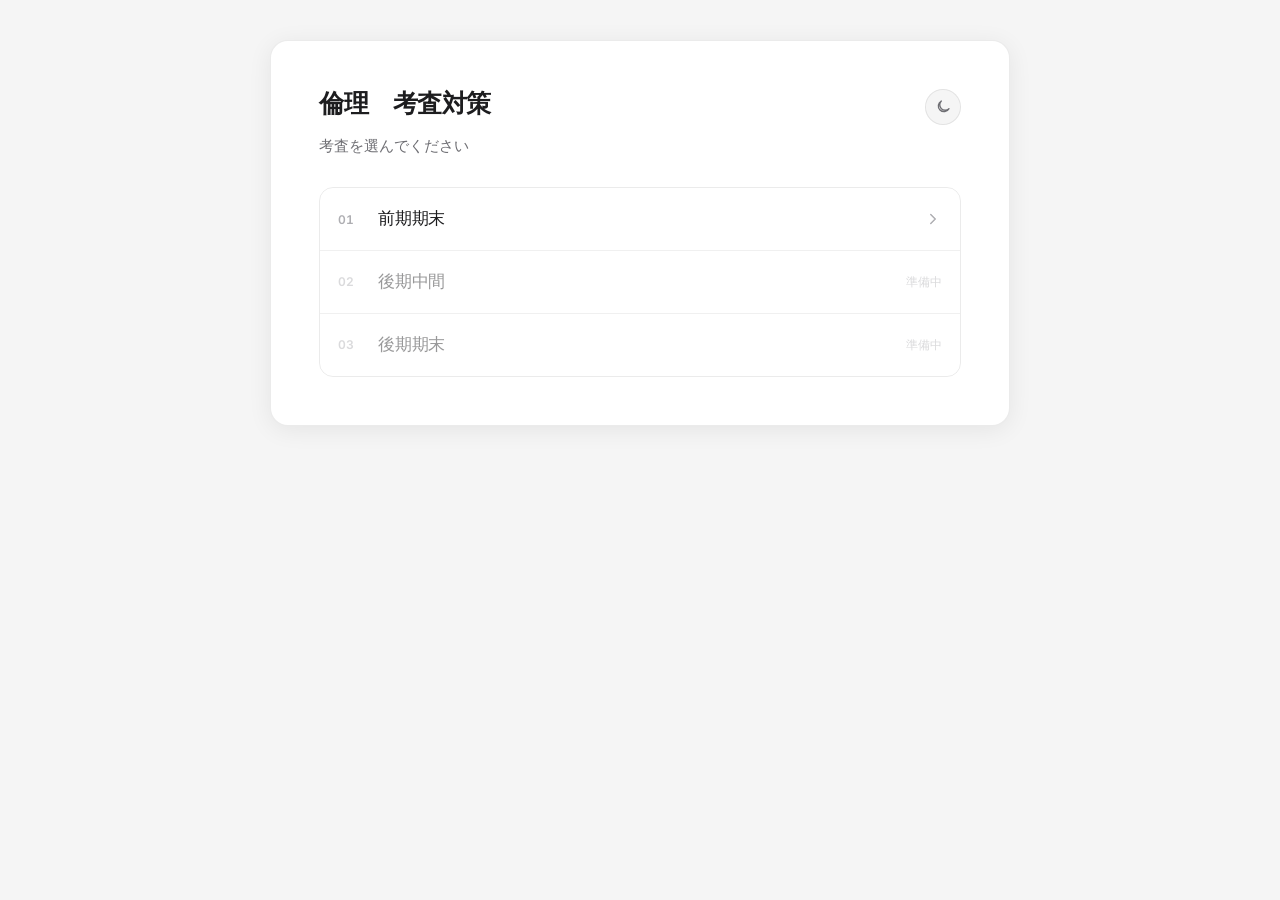
==== index.html @ 8336ee84 "Publish the ethics quiz as a GitHub Pages site, with this exam under zenki-kimatu. Co-authored-by: C" ====
<!DOCTYPE html>
<html lang="ja">
<head>
  <meta charset="UTF-8">
  <meta name="viewport" content="width=device-width, initial-scale=1.0">
  <title>倫理　考査対策</title>
  <link rel="preconnect" href="https://fonts.googleapis.com">
  <link rel="preconnect" href="https://fonts.gstatic.com" crossorigin>
  <link href="https://fonts.googleapis.com/css2?family=Inter:wght@400;500;600&display=swap" rel="stylesheet">
  <style>
    :root, [data-theme="light"] {
      --color-bg: #f5f5f5;
      --color-surface: #ffffff;
      --color-border: rgba(0,0,0,0.08);
      --color-divider: rgba(0,0,0,0.06);
      --color-text: #1d1d1f;
      --color-text-muted: #6e6e73;
      --color-text-faint: #aeaeb2;
      --color-primary: #0071e3;
      --color-toggle-bg: rgba(0,0,0,0.04);
      --color-toggle-hover: rgba(0,0,0,0.08);
      --color-row-hover: rgba(0,0,0,0.03);
      --shadow-md: 0 4px 24px rgba(0,0,0,0.07);
      --transition: 160ms cubic-bezier(0.25, 0.46, 0.45, 0.94);
    }
    [data-theme="dark"] {
      --color-bg: #000000;
      --color-surface: #1c1c1e;
      --color-border: rgba(255,255,255,0.1);
      --color-divider: rgba(255,255,255,0.06);
      --color-text: #f5f5f7;
      --color-text-muted: #aeaeb2;
      --color-text-faint: #636366;
      --color-primary: #2997ff;
      --color-toggle-bg: rgba(255,255,255,0.07);
      --color-toggle-hover: rgba(255,255,255,0.13);
      --color-row-hover: rgba(255,255,255,0.05);
      --shadow-md: 0 4px 24px rgba(0,0,0,0.4);
    }
    @media (prefers-color-scheme: dark) {
      :root:not([data-theme]) {
        --color-bg: #000000;
        --color-surface: #1c1c1e;
        --color-border: rgba(255,255,255,0.1);
        --color-divider: rgba(255,255,255,0.06);
        --color-text: #f5f5f7;
        --color-text-muted: #aeaeb2;
        --color-text-faint: #636366;
        --color-primary: #2997ff;
        --color-toggle-bg: rgba(255,255,255,0.07);
        --color-toggle-hover: rgba(255,255,255,0.13);
        --color-row-hover: rgba(255,255,255,0.05);
        --shadow-md: 0 4px 24px rgba(0,0,0,0.4);
      }
    }

    *, *::before, *::after { box-sizing: border-box; margin: 0; padding: 0; }
    html { -webkit-font-smoothing: antialiased; scroll-behavior: smooth; }

    body {
      font-family: 'Inter', -apple-system, BlinkMacSystemFont, 'Hiragino Sans', 'Hiragino Kaku Gothic ProN', 'Helvetica Neue', sans-serif;
      background-color: var(--color-bg);
      color: var(--color-text);
      min-height: 100dvh;
      line-height: 1.75;
      font-size: clamp(1rem, 0.95rem + 0.25vw, 1.0625rem);
      padding: clamp(16px, 4vw, 40px);
      transition: background-color var(--transition), color var(--transition);
    }

    .container {
      max-width: 740px;
      margin: 0 auto;
      background: var(--color-surface);
      padding: clamp(24px, 5vw, 48px);
      border-radius: 18px;
      box-shadow: var(--shadow-md);
      border: 1px solid var(--color-border);
    }

    .page-header {
      display: flex;
      align-items: flex-start;
      justify-content: space-between;
      gap: 16px;
      margin-bottom: 8px;
    }

    h1 {
      font-size: clamp(1.2rem, 1rem + 0.8vw, 1.55rem);
      font-weight: 600;
      color: var(--color-text);
      letter-spacing: -0.02em;
      line-height: 1.2;
    }

    .lead {
      color: var(--color-text-muted);
      font-size: 0.9375rem;
      margin-bottom: 28px;
    }

    .theme-toggle {
      flex-shrink: 0;
      width: 36px;
      height: 36px;
      border-radius: 50%;
      background: var(--color-toggle-bg);
      border: 1px solid var(--color-border);
      display: flex;
      align-items: center;
      justify-content: center;
      cursor: pointer;
      color: var(--color-text-muted);
      transition: background var(--transition), color var(--transition);
    }
    .theme-toggle:hover { background: var(--color-toggle-hover); color: var(--color-text); }
    .theme-toggle:focus-visible {
      outline: 2px solid var(--color-primary);
      outline-offset: 2px;
    }

    .unit-list {
      list-style: none;
      border: 1px solid var(--color-border);
      border-radius: 14px;
      overflow: hidden;
    }

    .unit-list li + li {
      border-top: 1px solid var(--color-divider);
    }

    .unit-link {
      display: flex;
      align-items: center;
      gap: 16px;
      padding: 16px 18px;
      color: inherit;
      text-decoration: none;
      transition: background var(--transition);
    }
    .unit-link:hover { background: var(--color-row-hover); }
    .unit-link:focus-visible {
      outline: 2px solid var(--color-primary);
      outline-offset: -2px;
    }
    .unit-link:active { background: var(--color-toggle-hover); }
    .unit-link.is-disabled {
      opacity: 0.45;
      pointer-events: none;
    }

    .unit-index {
      flex-shrink: 0;
      width: 2em;
      font-size: 0.75rem;
      font-weight: 600;
      letter-spacing: 0.04em;
      color: var(--color-text-faint);
      font-variant-numeric: tabular-nums;
    }

    .unit-name {
      flex: 1;
      font-size: 1.0625rem;
      font-weight: 500;
      letter-spacing: -0.01em;
    }

    .unit-chevron {
      flex-shrink: 0;
      color: var(--color-text-faint);
    }

    .unit-status {
      flex-shrink: 0;
      font-size: 0.75rem;
      font-weight: 500;
      color: var(--color-text-faint);
    }
  </style>
</head>
<body>
  <main class="container">
    <header class="page-header">
      <h1>倫理　考査対策</h1>
      <button class="theme-toggle" type="button" data-theme-toggle aria-label="ダークモードに切り替え">
        <svg width="16" height="16" viewBox="0 0 24 24" fill="none" stroke="currentColor" stroke-width="2" stroke-linecap="round" stroke-linejoin="round" aria-hidden="true">
          <path d="M21 14.5A8.5 8.5 0 1 1 9.5 3 7 7 0 0 0 21 14.5z"/>
        </svg>
      </button>
    </header>
    <p class="lead">考査を選んでください</p>

    <nav aria-label="考査">
      <ul class="unit-list">
        <li>
          <a class="unit-link" href="zenki-kimatu/">
            <span class="unit-index">01</span>
            <span class="unit-name">前期期末</span>
            <svg class="unit-chevron" width="18" height="18" viewBox="0 0 24 24" fill="none" stroke="currentColor" stroke-width="2" stroke-linecap="round" stroke-linejoin="round" aria-hidden="true">
              <polyline points="9 18 15 12 9 6"/>
            </svg>
          </a>
        </li>
        <li>
          <span class="unit-link is-disabled" aria-disabled="true">
            <span class="unit-index">02</span>
            <span class="unit-name">後期中間</span>
            <span class="unit-status">準備中</span>
          </span>
        </li>
        <li>
          <span class="unit-link is-disabled" aria-disabled="true">
            <span class="unit-index">03</span>
            <span class="unit-name">後期期末</span>
            <span class="unit-status">準備中</span>
          </span>
        </li>
      </ul>
    </nav>
  </main>

  <script>
    (function () {
      const toggle = document.querySelector('[data-theme-toggle]');
      const root = document.documentElement;
      let dark = window.matchMedia('(prefers-color-scheme: dark)').matches;

      const moon = '<svg width="16" height="16" viewBox="0 0 24 24" fill="none" stroke="currentColor" stroke-width="2" stroke-linecap="round" stroke-linejoin="round" aria-hidden="true"><path d="M21 14.5A8.5 8.5 0 1 1 9.5 3 7 7 0 0 0 21 14.5z"/></svg>';
      const sun = '<svg width="16" height="16" viewBox="0 0 24 24" fill="none" stroke="currentColor" stroke-width="2" stroke-linecap="round" stroke-linejoin="round" aria-hidden="true"><circle cx="12" cy="12" r="4"/><path d="M12 2v2M12 20v2M4.93 4.93l1.41 1.41M17.66 17.66l1.41 1.41M2 12h2M20 12h2M4.93 19.07l1.41-1.41M17.66 6.34l1.41-1.41"/></svg>';

      function apply() {
        root.setAttribute('data-theme', dark ? 'dark' : 'light');
        toggle.innerHTML = dark ? sun : moon;
        toggle.setAttribute('aria-label', dark ? 'ライトモードに切り替え' : 'ダークモードに切り替え');
      }

      apply();
      toggle.addEventListener('click', function () {
        dark = !dark;
        apply();
      });
    })();
  </script>
</body>
</html>
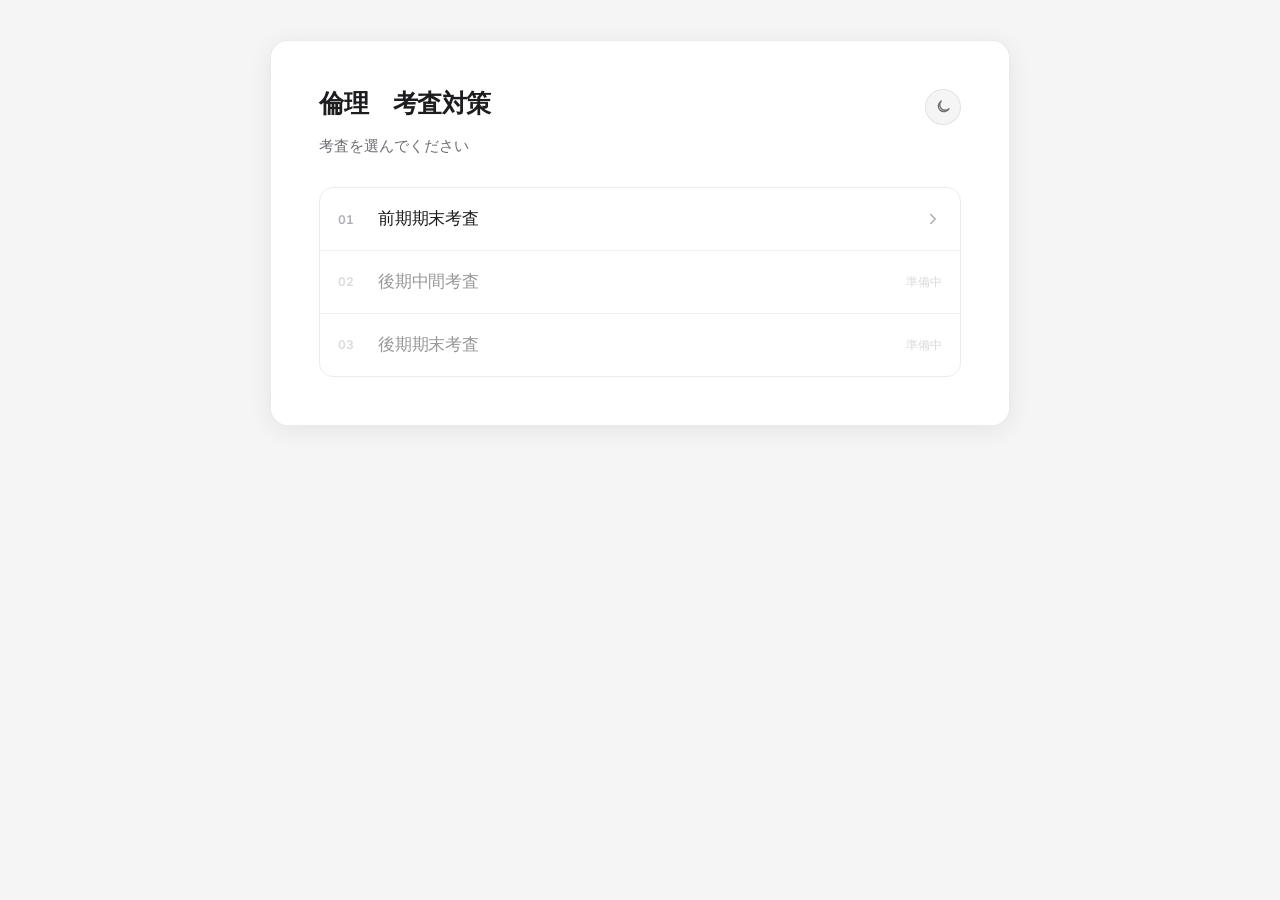
==== commit 4a1b692a: "Rename exams to 考査 and match the hide-all button color. Co-authored-by: Cursor <cursoragent@cursor.c" ====
--- a/index.html
+++ b/index.html
@@ -198,7 +198,7 @@
         <li>
           <a class="unit-link" href="zenki-kimatu/">
             <span class="unit-index">01</span>
-            <span class="unit-name">前期期末</span>
+            <span class="unit-name">前期期末考査</span>
             <svg class="unit-chevron" width="18" height="18" viewBox="0 0 24 24" fill="none" stroke="currentColor" stroke-width="2" stroke-linecap="round" stroke-linejoin="round" aria-hidden="true">
               <polyline points="9 18 15 12 9 6"/>
             </svg>
@@ -207,14 +207,14 @@
         <li>
           <span class="unit-link is-disabled" aria-disabled="true">
             <span class="unit-index">02</span>
-            <span class="unit-name">後期中間</span>
+            <span class="unit-name">後期中間考査</span>
             <span class="unit-status">準備中</span>
           </span>
         </li>
         <li>
           <span class="unit-link is-disabled" aria-disabled="true">
             <span class="unit-index">03</span>
-            <span class="unit-name">後期期末</span>
+            <span class="unit-name">後期期末考査</span>
             <span class="unit-status">準備中</span>
           </span>
         </li>
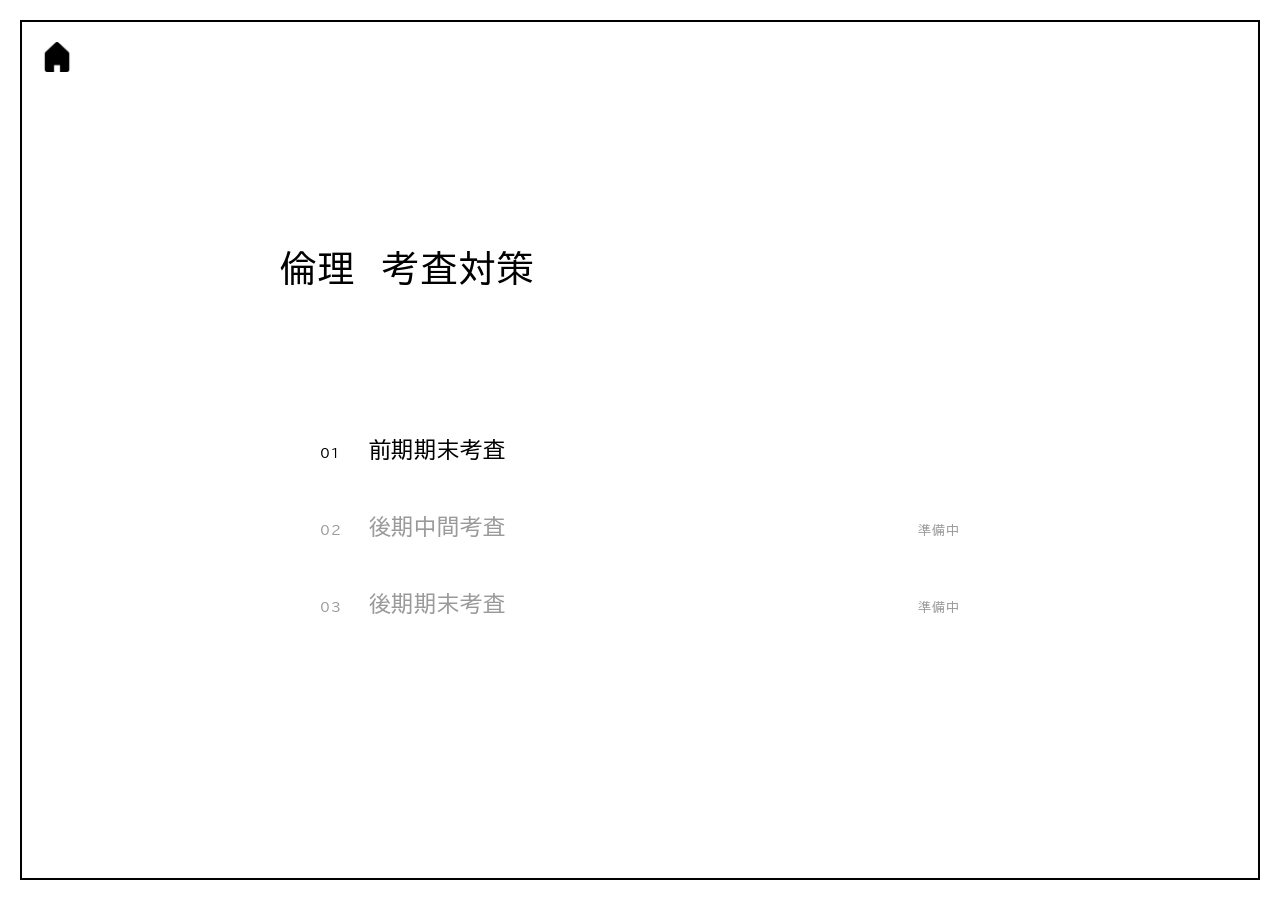
==== commit bdb13992: "Replace the quiz UI with a framed black-and-white layout. Co-authored-by: Cursor <cursoragent@cursor" ====
--- a/index.html
+++ b/index.html
@@ -6,243 +6,47 @@
   <title>倫理　考査対策</title>
   <link rel="preconnect" href="https://fonts.googleapis.com">
   <link rel="preconnect" href="https://fonts.gstatic.com" crossorigin>
-  <link href="https://fonts.googleapis.com/css2?family=Inter:wght@400;500;600&display=swap" rel="stylesheet">
-  <style>
-    :root, [data-theme="light"] {
-      --color-bg: #f5f5f5;
-      --color-surface: #ffffff;
-      --color-border: rgba(0,0,0,0.08);
-      --color-divider: rgba(0,0,0,0.06);
-      --color-text: #1d1d1f;
-      --color-text-muted: #6e6e73;
-      --color-text-faint: #aeaeb2;
-      --color-primary: #0071e3;
-      --color-toggle-bg: rgba(0,0,0,0.04);
-      --color-toggle-hover: rgba(0,0,0,0.08);
-      --color-row-hover: rgba(0,0,0,0.03);
-      --shadow-md: 0 4px 24px rgba(0,0,0,0.07);
-      --transition: 160ms cubic-bezier(0.25, 0.46, 0.45, 0.94);
-    }
-    [data-theme="dark"] {
-      --color-bg: #000000;
-      --color-surface: #1c1c1e;
-      --color-border: rgba(255,255,255,0.1);
-      --color-divider: rgba(255,255,255,0.06);
-      --color-text: #f5f5f7;
-      --color-text-muted: #aeaeb2;
-      --color-text-faint: #636366;
-      --color-primary: #2997ff;
-      --color-toggle-bg: rgba(255,255,255,0.07);
-      --color-toggle-hover: rgba(255,255,255,0.13);
-      --color-row-hover: rgba(255,255,255,0.05);
-      --shadow-md: 0 4px 24px rgba(0,0,0,0.4);
-    }
-    @media (prefers-color-scheme: dark) {
-      :root:not([data-theme]) {
-        --color-bg: #000000;
-        --color-surface: #1c1c1e;
-        --color-border: rgba(255,255,255,0.1);
-        --color-divider: rgba(255,255,255,0.06);
-        --color-text: #f5f5f7;
-        --color-text-muted: #aeaeb2;
-        --color-text-faint: #636366;
-        --color-primary: #2997ff;
-        --color-toggle-bg: rgba(255,255,255,0.07);
-        --color-toggle-hover: rgba(255,255,255,0.13);
-        --color-row-hover: rgba(255,255,255,0.05);
-        --shadow-md: 0 4px 24px rgba(0,0,0,0.4);
-      }
-    }
-
-    *, *::before, *::after { box-sizing: border-box; margin: 0; padding: 0; }
-    html { -webkit-font-smoothing: antialiased; scroll-behavior: smooth; }
-
-    body {
-      font-family: 'Inter', -apple-system, BlinkMacSystemFont, 'Hiragino Sans', 'Hiragino Kaku Gothic ProN', 'Helvetica Neue', sans-serif;
-      background-color: var(--color-bg);
-      color: var(--color-text);
-      min-height: 100dvh;
-      line-height: 1.75;
-      font-size: clamp(1rem, 0.95rem + 0.25vw, 1.0625rem);
-      padding: clamp(16px, 4vw, 40px);
-      transition: background-color var(--transition), color var(--transition);
-    }
-
-    .container {
-      max-width: 740px;
-      margin: 0 auto;
-      background: var(--color-surface);
-      padding: clamp(24px, 5vw, 48px);
-      border-radius: 18px;
-      box-shadow: var(--shadow-md);
-      border: 1px solid var(--color-border);
-    }
-
-    .page-header {
-      display: flex;
-      align-items: flex-start;
-      justify-content: space-between;
-      gap: 16px;
-      margin-bottom: 8px;
-    }
-
-    h1 {
-      font-size: clamp(1.2rem, 1rem + 0.8vw, 1.55rem);
-      font-weight: 600;
-      color: var(--color-text);
-      letter-spacing: -0.02em;
-      line-height: 1.2;
-    }
-
-    .lead {
-      color: var(--color-text-muted);
-      font-size: 0.9375rem;
-      margin-bottom: 28px;
-    }
-
-    .theme-toggle {
-      flex-shrink: 0;
-      width: 36px;
-      height: 36px;
-      border-radius: 50%;
-      background: var(--color-toggle-bg);
-      border: 1px solid var(--color-border);
-      display: flex;
-      align-items: center;
-      justify-content: center;
-      cursor: pointer;
-      color: var(--color-text-muted);
-      transition: background var(--transition), color var(--transition);
-    }
-    .theme-toggle:hover { background: var(--color-toggle-hover); color: var(--color-text); }
-    .theme-toggle:focus-visible {
-      outline: 2px solid var(--color-primary);
-      outline-offset: 2px;
-    }
-
-    .unit-list {
-      list-style: none;
-      border: 1px solid var(--color-border);
-      border-radius: 14px;
-      overflow: hidden;
-    }
-
-    .unit-list li + li {
-      border-top: 1px solid var(--color-divider);
-    }
-
-    .unit-link {
-      display: flex;
-      align-items: center;
-      gap: 16px;
-      padding: 16px 18px;
-      color: inherit;
-      text-decoration: none;
-      transition: background var(--transition);
-    }
-    .unit-link:hover { background: var(--color-row-hover); }
-    .unit-link:focus-visible {
-      outline: 2px solid var(--color-primary);
-      outline-offset: -2px;
-    }
-    .unit-link:active { background: var(--color-toggle-hover); }
-    .unit-link.is-disabled {
-      opacity: 0.45;
-      pointer-events: none;
-    }
-
-    .unit-index {
-      flex-shrink: 0;
-      width: 2em;
-      font-size: 0.75rem;
-      font-weight: 600;
-      letter-spacing: 0.04em;
-      color: var(--color-text-faint);
-      font-variant-numeric: tabular-nums;
-    }
-
-    .unit-name {
-      flex: 1;
-      font-size: 1.0625rem;
-      font-weight: 500;
-      letter-spacing: -0.01em;
-    }
-
-    .unit-chevron {
-      flex-shrink: 0;
-      color: var(--color-text-faint);
-    }
-
-    .unit-status {
-      flex-shrink: 0;
-      font-size: 0.75rem;
-      font-weight: 500;
-      color: var(--color-text-faint);
-    }
-  </style>
+  <link href="https://fonts.googleapis.com/css2?family=BIZ+UDPGothic&display=swap" rel="stylesheet">
+  <link rel="stylesheet" href="css/style.css">
 </head>
 <body>
-  <main class="container">
-    <header class="page-header">
-      <h1>倫理　考査対策</h1>
-      <button class="theme-toggle" type="button" data-theme-toggle aria-label="ダークモードに切り替え">
-        <svg width="16" height="16" viewBox="0 0 24 24" fill="none" stroke="currentColor" stroke-width="2" stroke-linecap="round" stroke-linejoin="round" aria-hidden="true">
-          <path d="M21 14.5A8.5 8.5 0 1 1 9.5 3 7 7 0 0 0 21 14.5z"/>
-        </svg>
-      </button>
-    </header>
-    <p class="lead">考査を選んでください</p>
+  <div class="shell">
+    <div class="bar">
+      <a class="home" href="./" aria-label="最初の画面へ">
+        <img src="img/home.png" alt="" width="30" height="30">
+      </a>
+    </div>
 
-    <nav aria-label="考査">
-      <ul class="unit-list">
-        <li>
-          <a class="unit-link" href="zenki-kimatu/">
-            <span class="unit-index">01</span>
-            <span class="unit-name">前期期末考査</span>
-            <svg class="unit-chevron" width="18" height="18" viewBox="0 0 24 24" fill="none" stroke="currentColor" stroke-width="2" stroke-linecap="round" stroke-linejoin="round" aria-hidden="true">
-              <polyline points="9 18 15 12 9 6"/>
-            </svg>
-          </a>
-        </li>
-        <li>
-          <span class="unit-link is-disabled" aria-disabled="true">
-            <span class="unit-index">02</span>
-            <span class="unit-name">後期中間考査</span>
-            <span class="unit-status">準備中</span>
-          </span>
-        </li>
-        <li>
-          <span class="unit-link is-disabled" aria-disabled="true">
-            <span class="unit-index">03</span>
-            <span class="unit-name">後期期末考査</span>
-            <span class="unit-status">準備中</span>
-          </span>
-        </li>
-      </ul>
-    </nav>
-  </main>
+    <main class="page">
+      <header class="hero hero-home inner">
+        <h1>倫理　考査対策</h1>
+      </header>
 
-  <script>
-    (function () {
-      const toggle = document.querySelector('[data-theme-toggle]');
-      const root = document.documentElement;
-      let dark = window.matchMedia('(prefers-color-scheme: dark)').matches;
-
-      const moon = '<svg width="16" height="16" viewBox="0 0 24 24" fill="none" stroke="currentColor" stroke-width="2" stroke-linecap="round" stroke-linejoin="round" aria-hidden="true"><path d="M21 14.5A8.5 8.5 0 1 1 9.5 3 7 7 0 0 0 21 14.5z"/></svg>';
-      const sun = '<svg width="16" height="16" viewBox="0 0 24 24" fill="none" stroke="currentColor" stroke-width="2" stroke-linecap="round" stroke-linejoin="round" aria-hidden="true"><circle cx="12" cy="12" r="4"/><path d="M12 2v2M12 20v2M4.93 4.93l1.41 1.41M17.66 17.66l1.41 1.41M2 12h2M20 12h2M4.93 19.07l1.41-1.41M17.66 6.34l1.41-1.41"/></svg>';
-
-      function apply() {
-        root.setAttribute('data-theme', dark ? 'dark' : 'light');
-        toggle.innerHTML = dark ? sun : moon;
-        toggle.setAttribute('aria-label', dark ? 'ライトモードに切り替え' : 'ダークモードに切り替え');
-      }
-
-      apply();
-      toggle.addEventListener('click', function () {
-        dark = !dark;
-        apply();
-      });
-    })();
-  </script>
+      <nav aria-label="考査">
+        <ul class="nav-list">
+          <li>
+            <a class="nav-link inner" href="zenki-kimatu/">
+              <span class="nav-index">01</span>
+              <span class="nav-name">前期期末考査</span>
+            </a>
+          </li>
+          <li>
+            <span class="nav-link inner is-disabled" aria-disabled="true">
+              <span class="nav-index">02</span>
+              <span class="nav-name">後期中間考査</span>
+              <span class="nav-status">準備中</span>
+            </span>
+          </li>
+          <li>
+            <span class="nav-link inner is-disabled" aria-disabled="true">
+              <span class="nav-index">03</span>
+              <span class="nav-name">後期期末考査</span>
+              <span class="nav-status">準備中</span>
+            </span>
+          </li>
+        </ul>
+      </nav>
+    </main>
+  </div>
 </body>
 </html>
--- a/css/style.css
+++ b/css/style.css
@@ -0,0 +1,443 @@
+:root {
+  --paper: #fff;
+  --ink: #000;
+  --mute: #6b6b6b;
+  --faint: #9a9a9a;
+  --error: #c80000;
+  --ok: #1f7a3a;
+  --frame-inset: 10px;
+  --frame-line: 2px;
+  /* 内部罫線。外枠まで出すときは 2px にする */
+  --rule: 0px;
+  --pad-x: 16px;
+  --pad-y: 28px;
+  --home-size: 30px;
+  --home-inset: 16px;
+}
+
+@media (min-width: 768px) {
+  :root {
+    --frame-inset: 20px;
+    --pad-x: 40px;
+    --pad-y: 40px;
+    --home-inset: 20px;
+  }
+}
+
+@media (max-width: 480px) {
+  :root {
+    --pad-x: 14px;
+    --pad-y: 24px;
+  }
+
+  .bar {
+    font-size: 12px;
+    letter-spacing: 0.02em;
+    gap: 8px;
+  }
+}
+
+*,
+*::before,
+*::after {
+  box-sizing: border-box;
+  margin: 0;
+  padding: 0;
+}
+
+html {
+  -webkit-text-size-adjust: 100%;
+  text-size-adjust: 100%;
+  color-scheme: light only;
+}
+
+html,
+body {
+  height: 100%;
+}
+
+body {
+  font-family: "BIZ UDPGothic", "Hiragino Sans", "Hiragino Kaku Gothic ProN", "Noto Sans JP", sans-serif;
+  font-weight: 400;
+  font-feature-settings: "palt" 1;
+  background: var(--paper);
+  color: var(--ink);
+  line-height: 1.75;
+  font-size: 15px;
+  overflow: hidden;
+}
+
+a {
+  color: inherit;
+  text-underline-offset: 3px;
+}
+
+a:hover {
+  text-decoration: none;
+}
+
+button {
+  font-family: inherit;
+  color: inherit;
+  background: none;
+  border: none;
+  cursor: pointer;
+}
+
+/* 画面いっぱいに近い黒枠。中だけがスクロールする */
+.shell {
+  position: fixed;
+  inset: var(--frame-inset);
+  border: var(--frame-line) solid var(--ink);
+  background: var(--paper);
+  overflow-x: hidden;
+  overflow-y: auto;
+  display: flex;
+  flex-direction: column;
+  min-height: 0;
+}
+
+.bar {
+  position: sticky;
+  top: 0;
+  z-index: 6;
+  display: flex;
+  align-items: center;
+  justify-content: flex-end;
+  gap: 12px;
+  min-height: calc(var(--home-inset) * 2 + var(--home-size));
+  padding: var(--home-inset);
+  border-bottom: var(--rule) solid var(--ink);
+  background: var(--paper);
+  font-size: 13px;
+  letter-spacing: 0.04em;
+  flex-shrink: 0;
+}
+
+.bar a {
+  text-decoration: none;
+  white-space: nowrap;
+}
+
+.bar a:hover:not(.home) {
+  text-decoration: underline;
+  text-underline-offset: 3px;
+}
+
+.home {
+  position: fixed;
+  top: calc(var(--frame-inset) + var(--frame-line) + var(--home-inset));
+  left: calc(var(--frame-inset) + var(--frame-line) + var(--home-inset));
+  z-index: 8;
+  display: flex;
+  align-items: center;
+  color: var(--ink);
+}
+
+.bar a.home:hover {
+  text-decoration: none;
+  opacity: 0.4;
+}
+
+.home img {
+  display: block;
+  width: var(--home-size);
+  height: var(--home-size);
+}
+
+.page {
+  flex: 1;
+  width: 100%;
+  padding-bottom: 64px;
+}
+
+.inner {
+  width: 100%;
+  max-width: 720px;
+  margin: 0 auto;
+  padding-left: var(--pad-x);
+  padding-right: var(--pad-x);
+}
+
+.hero {
+  padding: clamp(32px, 8vh, 88px) 0 40px;
+}
+
+.hero.inner {
+  padding-top: clamp(32px, 8vh, 88px);
+  padding-bottom: 40px;
+}
+
+.hero-home {
+  min-height: min(42vh, 320px);
+  display: flex;
+  flex-direction: column;
+  justify-content: center;
+}
+
+.kicker {
+  font-size: 13px;
+  letter-spacing: 0.12em;
+  color: var(--mute);
+  margin-bottom: 12px;
+}
+
+h1 {
+  font-size: clamp(26px, 4vw, 36px);
+  font-weight: 400;
+  line-height: 1.45;
+  letter-spacing: 0.06em;
+}
+
+.lead {
+  margin-top: 12px;
+  font-size: 15px;
+  color: var(--mute);
+  line-height: 1.8;
+}
+
+.back {
+  display: inline-block;
+  font-size: 16px;
+  line-height: 1.9;
+  letter-spacing: 0.02em;
+  text-decoration: underline;
+  text-underline-offset: 3px;
+  margin-bottom: 16px;
+  color: var(--ink);
+}
+
+.back:hover {
+  text-decoration: underline;
+  opacity: 0.4;
+}
+
+.nav-list {
+  list-style: none;
+  border-top: var(--rule) solid var(--ink);
+}
+
+.nav-list li {
+  border-bottom: var(--rule) solid var(--ink);
+}
+
+.nav-link {
+  display: flex;
+  align-items: baseline;
+  gap: 20px;
+  padding-top: 22px;
+  padding-bottom: 22px;
+  text-decoration: none;
+}
+
+.nav-link:hover .nav-name {
+  text-decoration: underline;
+  text-underline-offset: 4px;
+}
+
+.nav-link:focus-visible {
+  outline: 2px solid var(--ink);
+  outline-offset: -2px;
+  background: var(--ink);
+  color: var(--paper);
+}
+
+.nav-link.is-disabled {
+  color: var(--faint);
+  pointer-events: none;
+}
+
+.nav-index {
+  flex-shrink: 0;
+  width: 2.2em;
+  font-size: 13px;
+  letter-spacing: 0.08em;
+  font-variant-numeric: tabular-nums;
+}
+
+.nav-name {
+  flex: 1;
+  font-size: clamp(16px, 2vw, 22px);
+  letter-spacing: 0.04em;
+  line-height: 1.5;
+}
+
+.nav-status {
+  font-size: 13px;
+  letter-spacing: 0.08em;
+}
+
+.controls {
+  position: sticky;
+  top: calc(var(--home-inset) * 2 + var(--home-size));
+  z-index: 4;
+  background: var(--paper);
+  border-bottom: var(--rule) solid var(--ink);
+  margin-bottom: 8px;
+}
+
+.controls-inner {
+  display: flex;
+  flex-wrap: wrap;
+  gap: 8px;
+  padding-top: 12px;
+  padding-bottom: 12px;
+}
+
+.controls[hidden] {
+  display: none;
+}
+
+.btn {
+  display: inline-flex;
+  align-items: center;
+  justify-content: center;
+  min-height: 44px;
+  padding: 8px 18px;
+  border: var(--frame-line) solid var(--ink);
+  font-size: 14px;
+  letter-spacing: 0.06em;
+  text-decoration: none;
+  background: var(--ink);
+  color: var(--paper);
+}
+
+.btn:hover,
+.btn:focus-visible {
+  background: var(--paper);
+  color: var(--ink);
+  outline: none;
+}
+
+.question {
+  padding: 28px 0;
+  border-bottom: var(--rule) solid var(--ink);
+}
+
+.question-inner {
+  padding-top: 0;
+  padding-bottom: 0;
+}
+
+.question:last-child {
+  border-bottom: none;
+}
+
+.q-num {
+  font-size: 12px;
+  letter-spacing: 0.14em;
+  color: var(--mute);
+  margin-bottom: 10px;
+  font-variant-numeric: tabular-nums;
+}
+
+.stem {
+  font-size: 16px;
+  line-height: 1.9;
+  letter-spacing: 0.02em;
+}
+
+.blank {
+  color: var(--faint);
+  letter-spacing: 0.12em;
+}
+
+.blank.filled {
+  color: var(--ink);
+  letter-spacing: 0.04em;
+  border-bottom: 1px solid var(--ink);
+}
+
+.blank-block + .blank-block {
+  margin-top: 16px;
+}
+
+.blank-label {
+  display: block;
+  font-size: 12px;
+  letter-spacing: 0.1em;
+  color: var(--mute);
+  margin: 16px 0 8px;
+}
+
+.choices {
+  display: flex;
+  flex-wrap: wrap;
+  gap: 8px;
+  margin-top: 16px;
+}
+
+.choice {
+  flex: 1 1 140px;
+  min-height: 48px;
+  padding: 10px 14px;
+  border: var(--frame-line) solid var(--ink);
+  font-size: 15px;
+  letter-spacing: 0.04em;
+  text-align: left;
+  background: var(--paper);
+}
+
+.choice:hover:not(:disabled),
+.choice:focus-visible:not(:disabled) {
+  background: var(--ink);
+  color: var(--paper);
+  outline: none;
+}
+
+.choice .key {
+  color: var(--mute);
+  margin-right: 0.45em;
+  font-size: 12px;
+  letter-spacing: 0.08em;
+}
+
+.choice:hover:not(:disabled) .key,
+.choice:focus-visible:not(:disabled) .key {
+  color: var(--paper);
+}
+
+.choice.correct,
+.choice.correct:hover {
+  border-color: var(--ok);
+  color: var(--ok);
+  background: var(--paper);
+}
+
+.choice.correct .key {
+  color: var(--ok);
+}
+
+.choice.incorrect,
+.choice.incorrect:hover {
+  border-color: var(--error);
+  color: var(--error);
+  background: var(--paper);
+}
+
+.choice.incorrect .key {
+  color: var(--error);
+}
+
+.choice.idle {
+  opacity: 0.35;
+}
+
+.choice:disabled {
+  cursor: default;
+}
+
+.feedback {
+  margin-top: 10px;
+  font-size: 13px;
+  letter-spacing: 0.1em;
+  font-weight: 700;
+}
+
+.feedback.ok {
+  color: var(--ok);
+}
+
+.feedback.ng {
+  color: var(--error);
+}
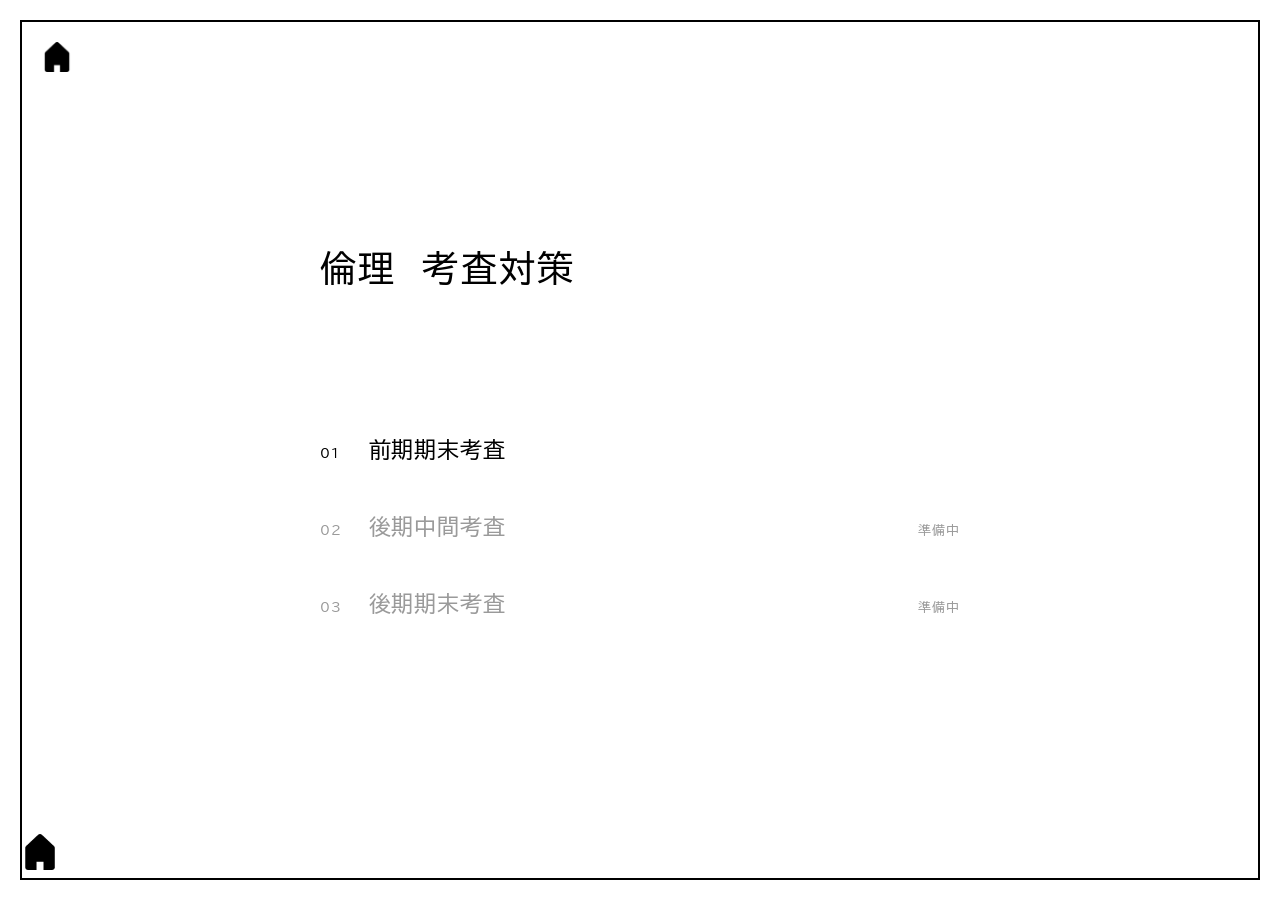
==== commit faaa319e: "Add typography-inspired page transitions across all content. Archive the original UI in legacy/ and " ====
--- a/index.html
+++ b/index.html
@@ -6,47 +6,77 @@
   <title>倫理　考査対策</title>
   <link rel="preconnect" href="https://fonts.googleapis.com">
   <link rel="preconnect" href="https://fonts.gstatic.com" crossorigin>
-  <link href="https://fonts.googleapis.com/css2?family=BIZ+UDPGothic&display=swap" rel="stylesheet">
+  <link href="https://fonts.googleapis.com/css2?family=BIZ+UDPGothic&family=Inter:wght@400;500&display=swap" rel="stylesheet">
   <link rel="stylesheet" href="css/style.css">
 </head>
 <body>
   <div class="shell">
     <div class="bar">
-      <a class="home" href="./" aria-label="最初の画面へ">
+      <a class="home g-logo-reveal" href="./" aria-label="最初の画面へ" data-page-transition="off">
         <img src="img/home.png" alt="" width="30" height="30">
       </a>
     </div>
 
     <main class="page">
       <header class="hero hero-home inner">
-        <h1>倫理　考査対策</h1>
+        <h1 class="g-clip-reveal">倫理　考査対策</h1>
       </header>
 
       <nav aria-label="考査">
         <ul class="nav-list">
           <li>
-            <a class="nav-link inner" href="zenki-kimatu/">
-              <span class="nav-index">01</span>
-              <span class="nav-name">前期期末考査</span>
+            <a
+              class="nav-link inner"
+              href="zenki-kimatu/"
+              data-page-transition-mode="delayed"
+              data-page-transition-before-exit="550"
+              data-page-transition-after-exit="550"
+            >
+              <span class="nav-index g-clip-reveal">01</span>
+              <span class="nav-name g-clip-reveal">前期期末考査</span>
             </a>
           </li>
           <li>
             <span class="nav-link inner is-disabled" aria-disabled="true">
-              <span class="nav-index">02</span>
-              <span class="nav-name">後期中間考査</span>
-              <span class="nav-status">準備中</span>
+              <span class="nav-index g-clip-reveal">02</span>
+              <span class="nav-name g-clip-reveal">後期中間考査</span>
+              <span class="nav-status g-clip-reveal">準備中</span>
             </span>
           </li>
           <li>
             <span class="nav-link inner is-disabled" aria-disabled="true">
-              <span class="nav-index">03</span>
-              <span class="nav-name">後期期末考査</span>
-              <span class="nav-status">準備中</span>
+              <span class="nav-index g-clip-reveal">03</span>
+              <span class="nav-name g-clip-reveal">後期期末考査</span>
+              <span class="nav-status g-clip-reveal">準備中</span>
             </span>
           </li>
         </ul>
       </nav>
     </main>
+
+    <aside id="js-next-navigation" class="next-nav">
+      <div class="next-nav__wrap">
+        <div class="next-nav__text-wrap">
+          <span id="js-next-navigation__text" class="next-nav__text">Next</span>
+          <span id="js-next-navigation__name" class="next-nav__name">前期期末考査</span>
+        </div>
+        <div class="next-nav__icon-wrap g-logo-reveal">
+          <a
+            id="js-next-navigation__link"
+            class="next-nav__link"
+            href="zenki-kimatu/"
+            data-page-transition-mode="delayed"
+            data-page-transition-before-exit="550"
+            data-page-transition-after-exit="550"
+          >
+            <img class="next-nav__icon" src="img/home.png" alt="前期期末考査へ" width="36" height="36">
+          </a>
+        </div>
+      </div>
+    </aside>
   </div>
+
+  <script src="js/page-transition.js"></script>
+  <script src="js/typing-trigger.js"></script>
 </body>
 </html>
--- a/css/style.css
+++ b/css/style.css
@@ -9,7 +9,7 @@
   --frame-line: 2px;
   /* 内部罫線。外枠まで出すときは 2px にする */
   --rule: 0px;
-  --pad-x: 16px;
+  --pad-x: 32px;
   --pad-y: 28px;
   --home-size: 30px;
   --home-inset: 16px;
@@ -26,7 +26,6 @@
 
 @media (max-width: 480px) {
   :root {
-    --pad-x: 14px;
     --pad-y: 24px;
   }
 
@@ -160,7 +159,8 @@
 }
 
 .hero {
-  padding: clamp(32px, 8vh, 88px) 0 40px;
+  padding-top: clamp(32px, 8vh, 88px);
+  padding-bottom: 40px;
 }
 
 .hero.inner {
@@ -173,6 +173,22 @@
   display: flex;
   flex-direction: column;
   justify-content: center;
+}
+
+@media (max-width: 767px) {
+  .hero {
+    padding-top: clamp(21px, 5.3vh, 59px);
+    padding-bottom: 27px;
+  }
+
+  .hero.inner {
+    padding-top: clamp(21px, 5.3vh, 59px);
+    padding-bottom: 27px;
+  }
+
+  .hero-home {
+    min-height: min(28vh, 213px);
+  }
 }
 
 .kicker {
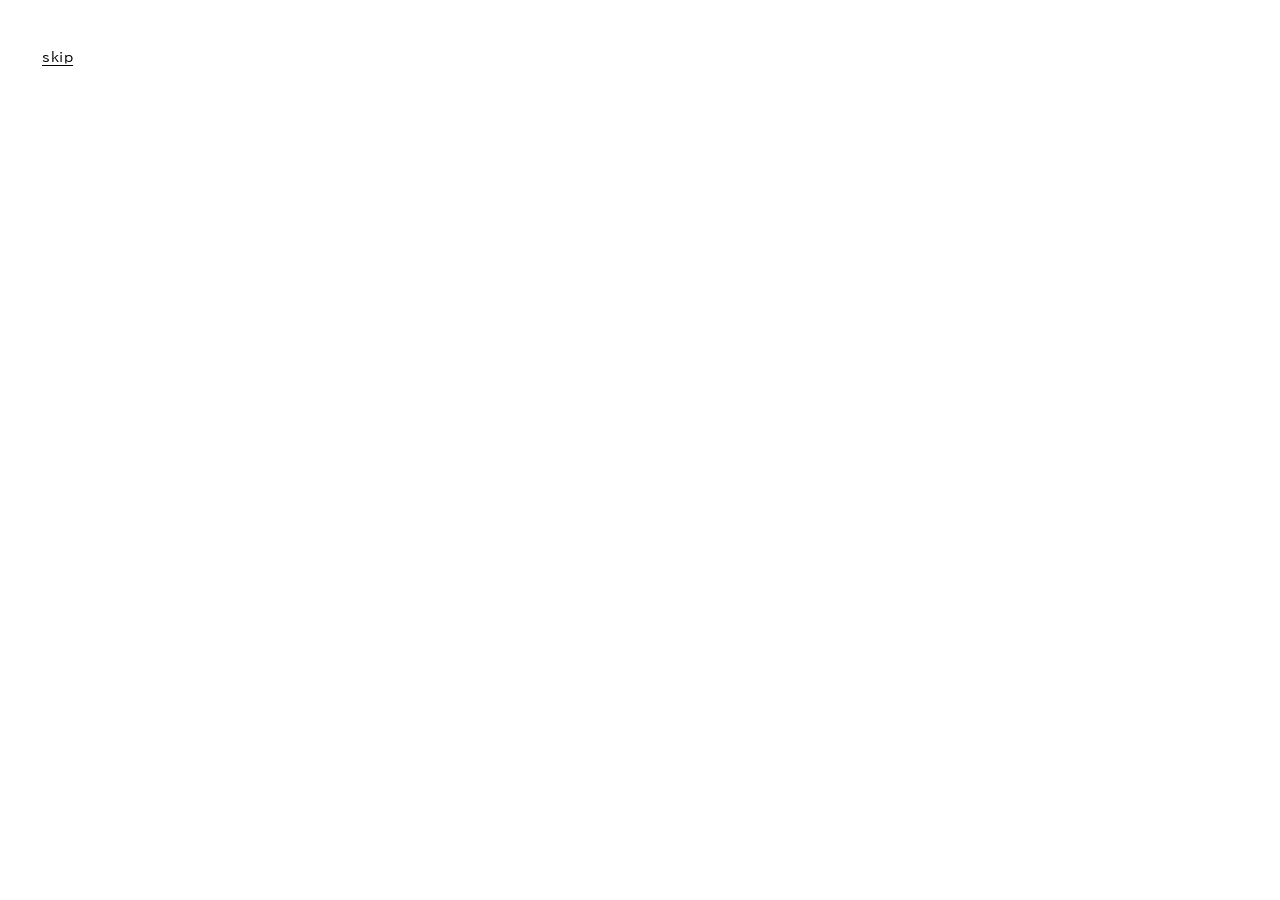
==== commit 501d39db: "Add a first-visit intro and keep Next only on quiz pages. The opening cursor animation plays once pe" ====
--- a/index.html
+++ b/index.html
@@ -8,8 +8,25 @@
   <link rel="preconnect" href="https://fonts.gstatic.com" crossorigin>
   <link href="https://fonts.googleapis.com/css2?family=BIZ+UDPGothic&family=Inter:wght@400;500&display=swap" rel="stylesheet">
   <link rel="stylesheet" href="css/style.css">
+  <link rel="stylesheet" href="css/intro.css">
+  <script>
+    try {
+      if (!sessionStorage.getItem("ethics-intro-seen")) {
+        sessionStorage.setItem("ethics-intro-seen", "1");
+        document.documentElement.classList.add("is-intro");
+      }
+    } catch (e) {}
+  </script>
 </head>
 <body>
+  <div class="intro" id="intro">
+    <button type="button" class="intro-skip" id="intro-skip">skip</button>
+    <canvas class="intro-clouds" id="intro-clouds" aria-hidden="true"></canvas>
+    <div class="intro-line" aria-hidden="true">
+      <span class="intro-glyph" id="intro-glyph"></span>
+      <span class="intro-caret" id="intro-caret"></span>
+    </div>
+  </div>
   <div class="shell">
     <div class="bar">
       <a class="home g-logo-reveal" href="./" aria-label="最初の画面へ" data-page-transition="off">
@@ -53,30 +70,9 @@
         </ul>
       </nav>
     </main>
-
-    <aside id="js-next-navigation" class="next-nav">
-      <div class="next-nav__wrap">
-        <div class="next-nav__text-wrap">
-          <span id="js-next-navigation__text" class="next-nav__text">Next</span>
-          <span id="js-next-navigation__name" class="next-nav__name">前期期末考査</span>
-        </div>
-        <div class="next-nav__icon-wrap g-logo-reveal">
-          <a
-            id="js-next-navigation__link"
-            class="next-nav__link"
-            href="zenki-kimatu/"
-            data-page-transition-mode="delayed"
-            data-page-transition-before-exit="550"
-            data-page-transition-after-exit="550"
-          >
-            <img class="next-nav__icon" src="img/home.png" alt="前期期末考査へ" width="36" height="36">
-          </a>
-        </div>
-      </div>
-    </aside>
   </div>
 
   <script src="js/page-transition.js"></script>
-  <script src="js/typing-trigger.js"></script>
+  <script src="js/intro.js"></script>
 </body>
 </html>
--- a/css/intro.css
+++ b/css/intro.css
@@ -0,0 +1,165 @@
+@font-face {
+  font-family: "機械彫刻用標準書体";
+  src: url("../fonts/KikaiChokoku.woff2") format("woff2");
+  font-weight: 400;
+  font-style: normal;
+  font-display: swap;
+}
+
+@font-face {
+  font-family: "鉄瓶ゴシック";
+  src: url("../fonts/TetsubinGothic.woff2") format("woff2");
+  font-weight: 400;
+  font-style: normal;
+  font-display: swap;
+}
+
+.intro {
+  display: none;
+  position: fixed;
+  inset: 0;
+  z-index: 30;
+  place-items: center;
+  background: var(--paper);
+  color: var(--ink);
+  touch-action: manipulation;
+  user-select: none;
+  -webkit-user-select: none;
+  opacity: 1;
+}
+
+html.is-intro .intro {
+  display: grid;
+}
+
+html.is-intro,
+html.is-intro body {
+  overflow: hidden;
+}
+
+html.is-intro .shell {
+  opacity: 0;
+  pointer-events: none;
+}
+
+html.is-intro-leaving .intro {
+  opacity: 0;
+  transition: opacity 2s ease;
+}
+
+html.is-intro-leaving .shell {
+  opacity: 1;
+  pointer-events: auto;
+  transition: opacity 2s ease;
+}
+
+.intro-skip {
+  position: fixed;
+  top: calc(var(--frame-inset) + var(--frame-line) + var(--home-inset));
+  left: calc(var(--frame-inset) + var(--frame-line) + var(--home-inset));
+  z-index: 32;
+  display: flex;
+  align-items: center;
+  min-height: var(--home-size);
+  font-family: var(--f-en);
+  font-size: 13px;
+  letter-spacing: 0.04em;
+  line-height: 1;
+  color: var(--ink);
+  text-decoration: underline;
+  text-underline-offset: 3px;
+}
+
+.intro-skip:hover {
+  opacity: 0.4;
+}
+
+.intro-clouds {
+  position: absolute;
+  inset: 0;
+  width: 100%;
+  height: 100%;
+  pointer-events: none;
+}
+
+.intro-line {
+  position: relative;
+  z-index: 1;
+  display: flex;
+  align-items: center;
+  justify-content: center;
+  font-size: clamp(7.5rem, 42vw, 12.5rem);
+  line-height: 1;
+}
+
+.intro-glyph {
+  display: inline-block;
+  min-width: 0;
+  text-align: center;
+  font-weight: 400;
+  font-style: normal;
+}
+
+.intro-glyph:not(:empty) {
+  min-width: 0.62em;
+}
+
+.intro-glyph.is-question {
+  font-family: "機械彫刻用標準書体", "Hiragino Sans", sans-serif;
+}
+
+.intro-glyph.is-bang {
+  font-family: "鉄瓶ゴシック", "Hiragino Sans", sans-serif;
+}
+
+.intro-glyph.is-typed {
+  animation: intro-typed 160ms cubic-bezier(0.2, 0.8, 0.2, 1);
+}
+
+.intro-glyph.is-hidden {
+  visibility: hidden;
+}
+
+.intro-caret {
+  --intro-caret-w: max(1.5px, 0.019em);
+  display: block;
+  flex: 0 0 var(--intro-caret-w);
+  width: var(--intro-caret-w);
+  height: 0.86em;
+  margin-left: 0.08em;
+  background: var(--ink);
+  border-radius: 1px;
+  opacity: 0;
+}
+
+.intro-caret.is-on {
+  opacity: 1;
+}
+
+.intro-caret.is-gone {
+  opacity: 0;
+  width: 0;
+  flex-basis: 0;
+  margin-left: 0;
+  overflow: hidden;
+}
+
+@keyframes intro-typed {
+  from {
+    transform: translateY(0.04em);
+    opacity: 0.35;
+  }
+  to {
+    transform: none;
+    opacity: 1;
+  }
+}
+
+@media (prefers-reduced-motion: reduce) {
+  .intro-glyph.is-typed,
+  html.is-intro-leaving .intro,
+  html.is-intro-leaving .shell {
+    animation: none;
+    transition: none;
+  }
+}
